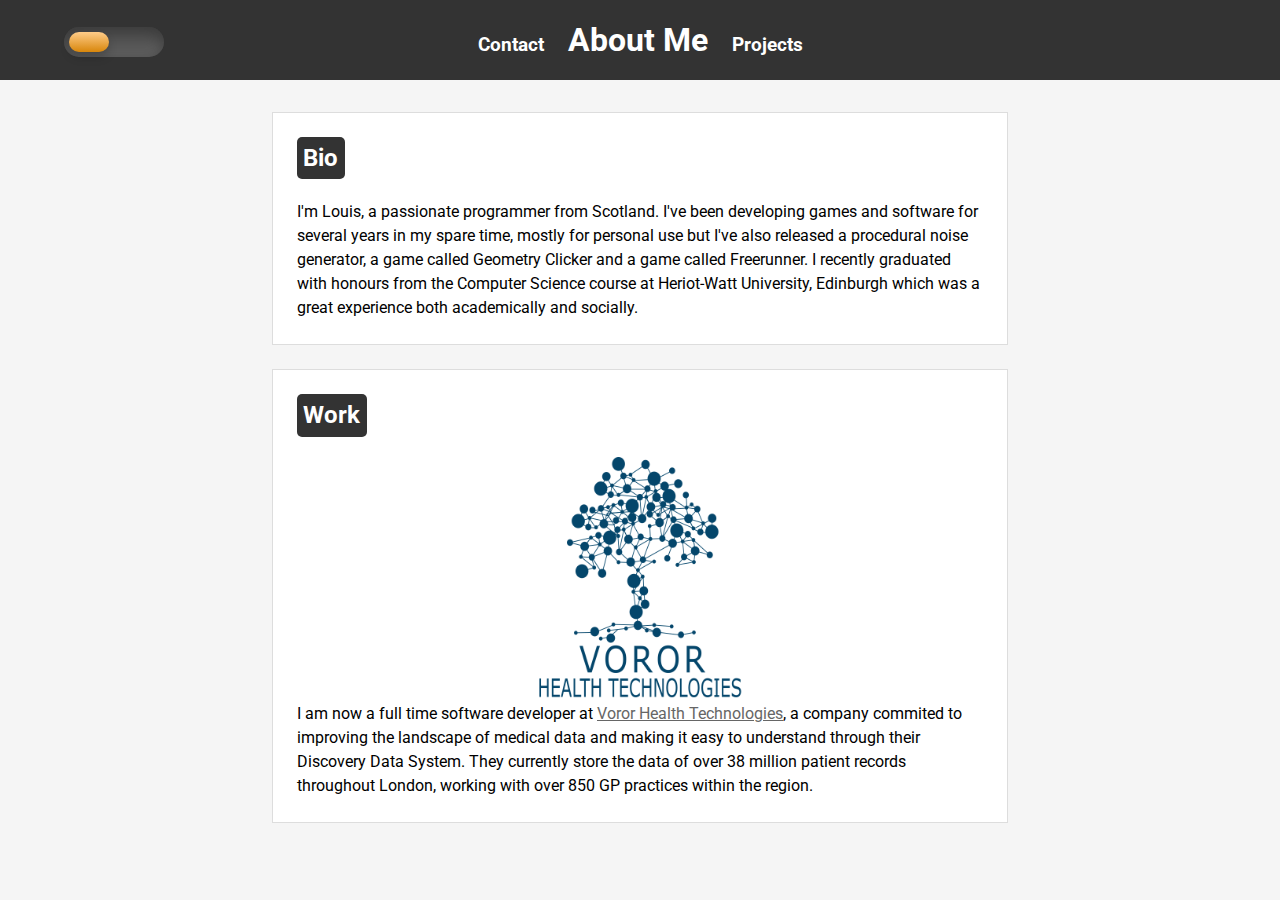
==== about.html @ 2ac5b100 "New Wesbite Design" ====
<!DOCTYPE html>
<html lang="en">
<head>
  <meta charset="UTF-8">
  <meta name="viewport" content="width=device-width, initial-scale=1.0">
  <title>Projects</title>
  <link href="https://fonts.googleapis.com/css?family=Roboto&display=swap" rel="stylesheet">
  <link rel="stylesheet" href="style.css">
</head>
<body>
  <header>
    <h3><a href="contact.html">Contact</a></h3>
    <h1>About Me</h1>
    <h3><a href="main.html">Projects</a></h3>
    <section class="slider">
    <input type="checkbox" class="dark" id="darkmode"/>
    <label for="darkmode" onclick="toggleDark()"></label>
    </section>
  </header>

  <main>
    <section class="project">
      
      <h2><a class="title">Bio</a></h2>
      <p>I'm Louis, a passionate programmer from Scotland. I've been developing games and software 
        for several years in my spare time, mostly for personal use but I've also released a procedural noise generator, a game called Geometry Clicker and a game called Freerunner.
        I recently graduated with honours from the Computer Science course at Heriot-Watt University, Edinburgh which was a great experience both academically and socially.  
      </p>
      
    </section>
    <section class="project">
      <h2><a href="https://voror.co.uk/" class="title">Work</a></h2>
      <img src="Screenshots/voror.png" style="width:30%;  display: block; margin-left: auto; margin-right: auto;">
      <p>I am now a full time software developer at <a href="https://voror.co.uk/">Voror Health Technologies</a>, a company commited to improving the landscape of medical data
      and making it easy to understand through their Discovery Data System. They currently store the data of over 38 million patient records throughout London, working with over 850 GP
      practices within the region.</p>
      
    </section>
    
    </main>
  <script src="darkmode.js"></script>
</body>
</html>
---- style.css ----
* {
    box-sizing: border-box;
    margin: 0;
    padding: 0;
  }
  
  body {
    font-family: 'Roboto', sans-serif;
    font-size: 16px;
    line-height: 1.5;
    background-color: #f5f5f5;
    transition: 0.3s;
  }
  
  header {
    background-color: #333;
    color: #fff;
    align-items: center;
    text-align: center;
    padding: 1rem;
  }
  
  .slider {
    margin:0;
    display:flex;
    flex-direction: column;
  }

  label {
    width:100px;
    height:30px;
    left:5%;
    top:3%;
    position:absolute;
    display:inline;
    background-color: #555;
    border-radius: 200px;
    box-shadow: inset 0px 5px 15px rgba(0,0,0,0.4), inset 0px -5px 15px rgba(255,255,255,0.1);
    cursor:pointer;
    transition:0.3s;
  }

  label:after {
    content: "";
    width: 40px;
    height: 20px;
    position:absolute;
    top: 5px;
    left: 5px;
    background:linear-gradient(180deg, #ffcc89, #d8860b);
    border-radius: 180px;
    box-shadow: 0px 5px 10px rgba(0,0,0,0.2);
    transition:0.3s;
  }

label:active:after{
  width:50px;
}

.dark{
  width: 0;
  height: 0;
  visibility: hidden;
}

  .dark:checked + label { 
    background:#343434;
  }
  .dark:checked + label:after{
    left:95px;
    transform: translateX(-100%);
    background:linear-gradient(180deg, #777, #3a3a3a);
  }
  h1 {
    display:inline;
    font-size: 2rem;
  }
  h3 {
    padding-left: 20px;
    padding-right: 20px;
    display:inline;
  }
  

p a{
  color: #666;
}

  h3 a{
    color: #fff;
    text-decoration: none;
  }
  h3 a:link{
    text-decoration: none;
    color: #fff;
  }
  h3 a:visited{
    color: #fff;
    text-decoration: none;
  }
  h3 a:hover {
    color: #aaa;
    text-decoration: none;
  }
  h3 a:active {
    color: #fff;
    text-decoration: none;
  }

input[type=text], select, textarea {
  width: 100%; /* Full width */
  padding: 12px; /* Some padding */ 
  border: 1px solid #ccc; /* Gray border */
  border-radius: 4px; /* Rounded borders */
  box-sizing: border-box; /* Make sure that padding and width stays in place */
  margin-top: 6px; /* Add a top margin */
  margin-bottom: 16px; /* Bottom margin */
  resize: vertical /* Allow the user to vertically resize the textarea (not horizontally) */
}

/* Style the submit button with a specific background color etc */
input[type=submit] {
  background-color: #343434;
  color: white;
  padding: 12px 20px;
  border: none;
  border-radius: 4px;
  cursor: pointer;
}

/* When moving the mouse over the submit button, add a darker green color */
input[type=submit]:hover {
  background-color: #343434;
}

/* Add a background color and some padding around the form */
.container {
  border-radius: 5px;
  background-color: #f2f2f2;
  padding: 20px;
}

  main {
    max-width: 800px;
    margin: 0 auto;
    padding: 2rem;
  }
  
  .project {
    border: 1px solid #ddd;
    background-color: #fff;
    position: relative;
    padding: 1.5rem;
    margin-bottom: 1.5rem;
    transition: 0.3s;
  }
  
  h2 {
    font-size: 1.5rem;
    margin-bottom: 1rem;
  }

  /* Slideshow container */
  .slideshow-container {
    user-select: none;
    max-width: 1000px;
    position: relative;
    margin: auto;
  }
  
  /* Hide the images by default */
  .mySlides1 {
    display: none;
  }
  .mySlides2 {
    display: none;
  }
  
  .mySlides3 {
    display: none;
  }
  
  .mySlides4 {
    display: none;
  }

  /* Next & previous buttons */
  .prev, .next {
    cursor: pointer;
    position: absolute;
    top: 50%;
    width: auto;
    margin-top: -22px;
    padding: 16px;
    background-color: #00000060;
    color: white;
    font-size: 18px;
    transition: 0.6s ease;
    border-radius: 0 16px 16px 0;
    user-select: none;
  }
  
  /* Position the "next button" to the right */
  .next {
    right: 0;
    border-radius: 16px 0 0 16px;
  }
  
  /* On hover, add a black background color with a little bit see-through */
  .prev:hover, .next:hover {
    background-color: rgba(0,0,0,0.8);
  }
  
  /* Caption text */
  .text {
    color: #f2f2f2;
    font-size: 15px;
    padding: 8px 12px;
    position: absolute;
    bottom: 8px;
    width: 100%;
    text-align: center;
  }
  
  /* Number text (1/3 etc) */
  .numbertext {
    color: #f2f2f2;
    font-size: 12px;
    padding: 8px 12px;
    position: absolute;
    top: 0;
  }
  
  /* The dots/bullets/indicators */
  .dot {
    cursor: pointer;
    height: 15px;
    width: 15px;
    margin: 0 2px;
    background-color: #bbb;
    border-radius: 50%;
    display: inline-block;
    transition: background-color 0.6s ease;
  }
  
  .active, .dot:hover {
    background-color: #717171;
  }
  
  /* Fading animation */
  .fade {
    animation-name: fade;
    animation-duration: 1.5s;
  }
  
  @keyframes fade {
    from {opacity: .4}
    to {opacity: 1}
  }

.darkmode{
  background-color:rgb(64,64,64);
  transition: 0.3s;
  color: white;
}
.project_darkmode{
  
  border: 1px solid #818181;
  background-color:rgb(80, 80, 80);
  transition: 0.3s;
}

.title {
  display: inline-block;
  background-color: #333;
  color: #fff;
  padding: 0.2rem 0.4rem;
  margin-bottom: 0.3rem;
  text-decoration: none;
  border-radius: 5px;
  transition: background-color 0.2s ease-in-out;
}

.title:hover {
  background-color: #555;
}
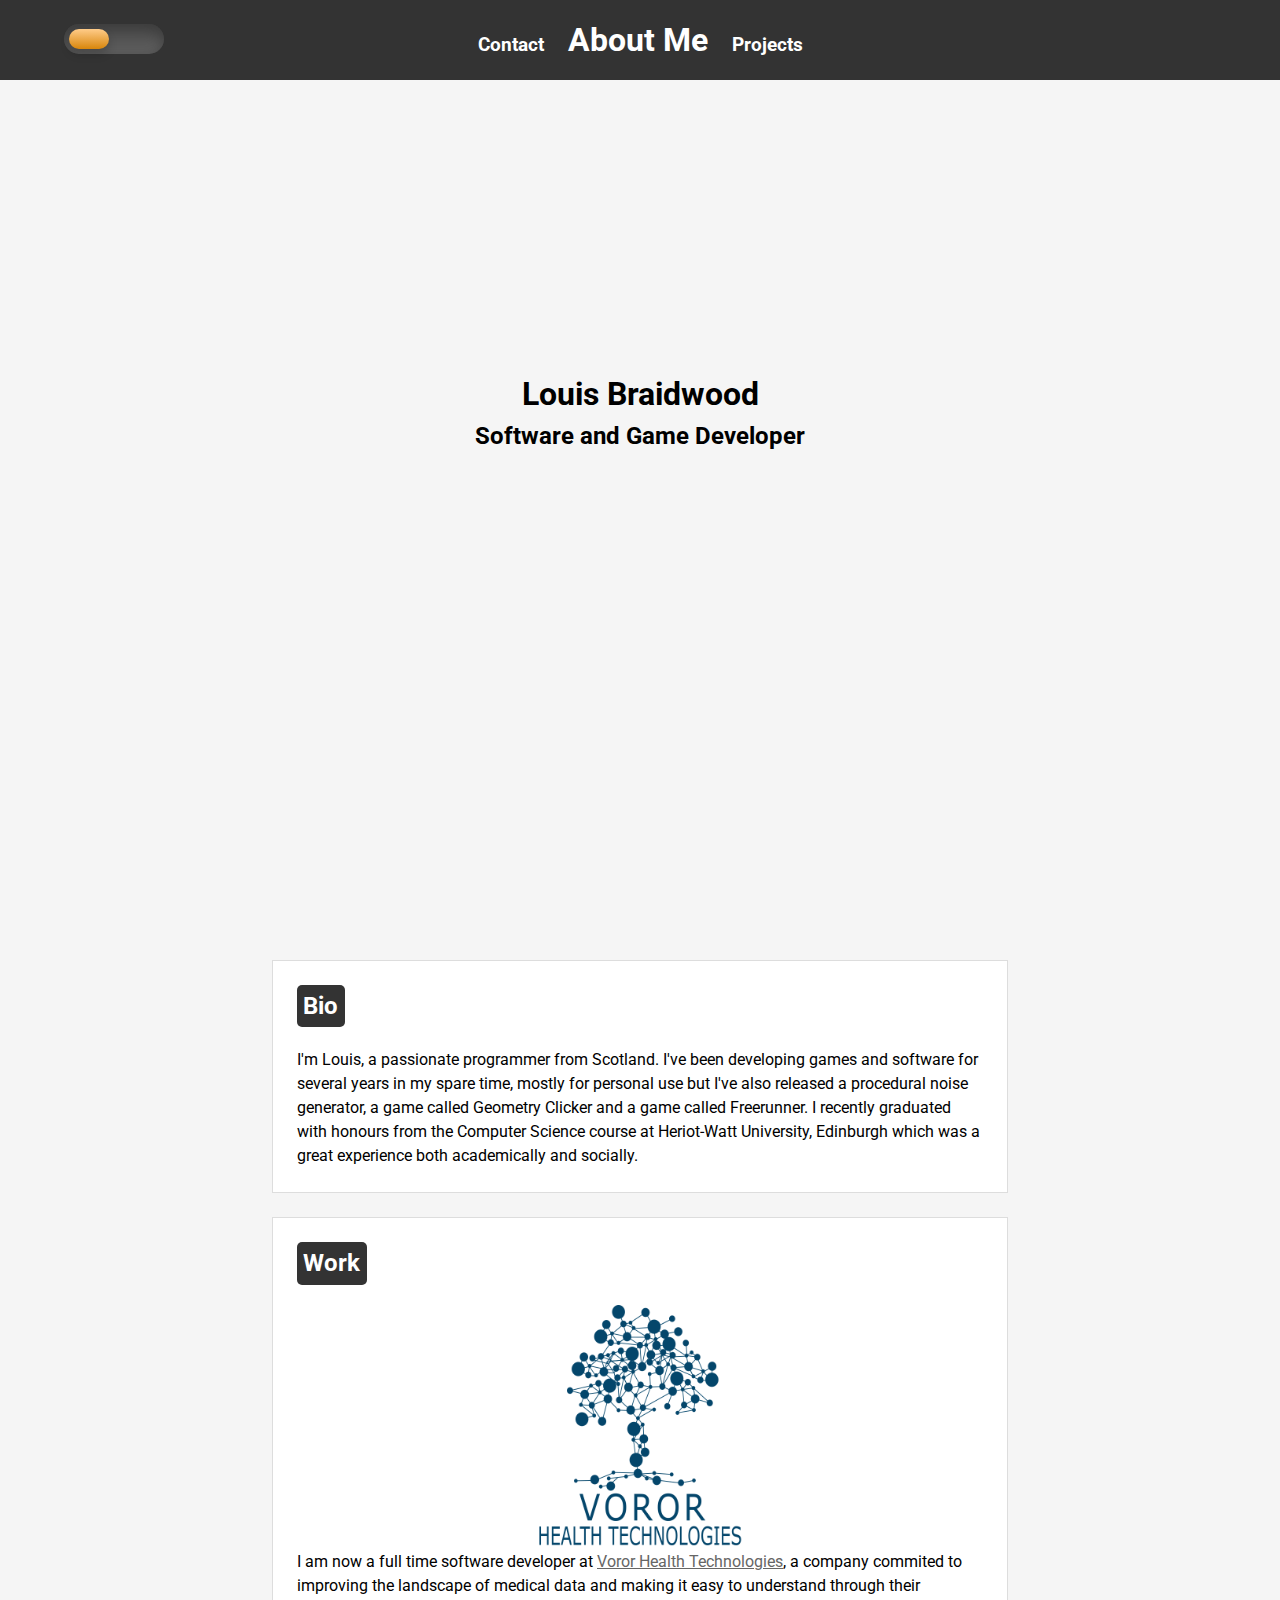
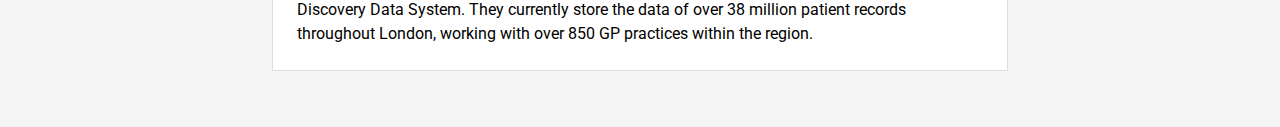
==== commit 2e0135ee: "Added CV" ====
--- a/about.html
+++ b/about.html
@@ -11,12 +11,17 @@
   <header>
     <h3><a href="contact.html">Contact</a></h3>
     <h1>About Me</h1>
-    <h3><a href="main.html">Projects</a></h3>
+    <h3><a href="index.html">Projects</a></h3>
     <section class="slider">
     <input type="checkbox" class="dark" id="darkmode"/>
     <label for="darkmode" onclick="toggleDark()"></label>
     </section>
   </header>
+
+  <section class="splash-page">
+    <h1>Louis Braidwood</h1>
+    <h2>Software and Game Developer</h2>
+  </section>
 
   <main>
     <section class="project">
--- a/style.css
+++ b/style.css
@@ -1,10 +1,12 @@
+
 * {
     box-sizing: border-box;
     margin: 0;
     padding: 0;
   }
   
-  body {
+  body { 
+    margin-top:100px;
     font-family: 'Roboto', sans-serif;
     font-size: 16px;
     line-height: 1.5;
@@ -13,24 +15,40 @@
   }
   
   header {
+    margin-top:-100px;
     background-color: #333;
     color: #fff;
+    position:fixed;
+    width:100%;
     align-items: center;
+    z-index: 3;
     text-align: center;
     padding: 1rem;
   }
+
+  .splash-page {
+    display:auto;
+    min-width:100%;
+    padding-top: 30vh;
+    height:92vh;
+    text-align: center;
+    -webkit-background-size: cover;
+    -moz-background-size: cover;
+    -o-background-size: cover;
+    background-size: cover;
+  }
   
   .slider {
-    margin:0;
+    left:5%;
+    top:30%;
     display:flex;
+    position:absolute;
     flex-direction: column;
   }
 
   label {
     width:100px;
     height:30px;
-    left:5%;
-    top:3%;
     position:absolute;
     display:inline;
     background-color: #555;
@@ -155,15 +173,42 @@
     transition: 0.3s;
   }
   
+  .double-project {
+    display:flex;
+  }
+  .double-project-panel-right {
+    margin-left:4%;
+    width: 350px;
+    border: 1px solid #ddd;
+    background-color: #fff;
+    position: relative;
+    padding: 1.5rem;
+    margin-bottom: 1.5rem;
+    transition: 0.3s;
+  }
+  .double-project-panel-left {
+    margin-right:4%;
+    width: 350px;
+    border: 1px solid #ddd;
+    background-color: #fff;
+    position: relative;
+    padding: 1.5rem;
+    margin-bottom: 1.5rem;
+    transition: 0.3s;
+  }
+  
+
   h2 {
     font-size: 1.5rem;
     margin-bottom: 1rem;
   }
+
 
   /* Slideshow container */
   .slideshow-container {
     user-select: none;
     max-width: 1000px;
+    min-height:400px;
     position: relative;
     margin: auto;
   }
@@ -283,4 +328,30 @@
 
 .title:hover {
   background-color: #555;
+}
+
+@media only screen and (max-width: 800px) {
+
+  .slideshow-container {
+    min-height:300px;
+  }
+
+}
+
+@media only screen and (max-width: 600px) {
+
+  .slideshow-container {
+    min-height:200px;
+  }
+
+  label {
+    top:93%;
+    position:fixed;
+    z-index: 3;
+  }
+
+  p {
+    font-size:12px;
+  }
+
 }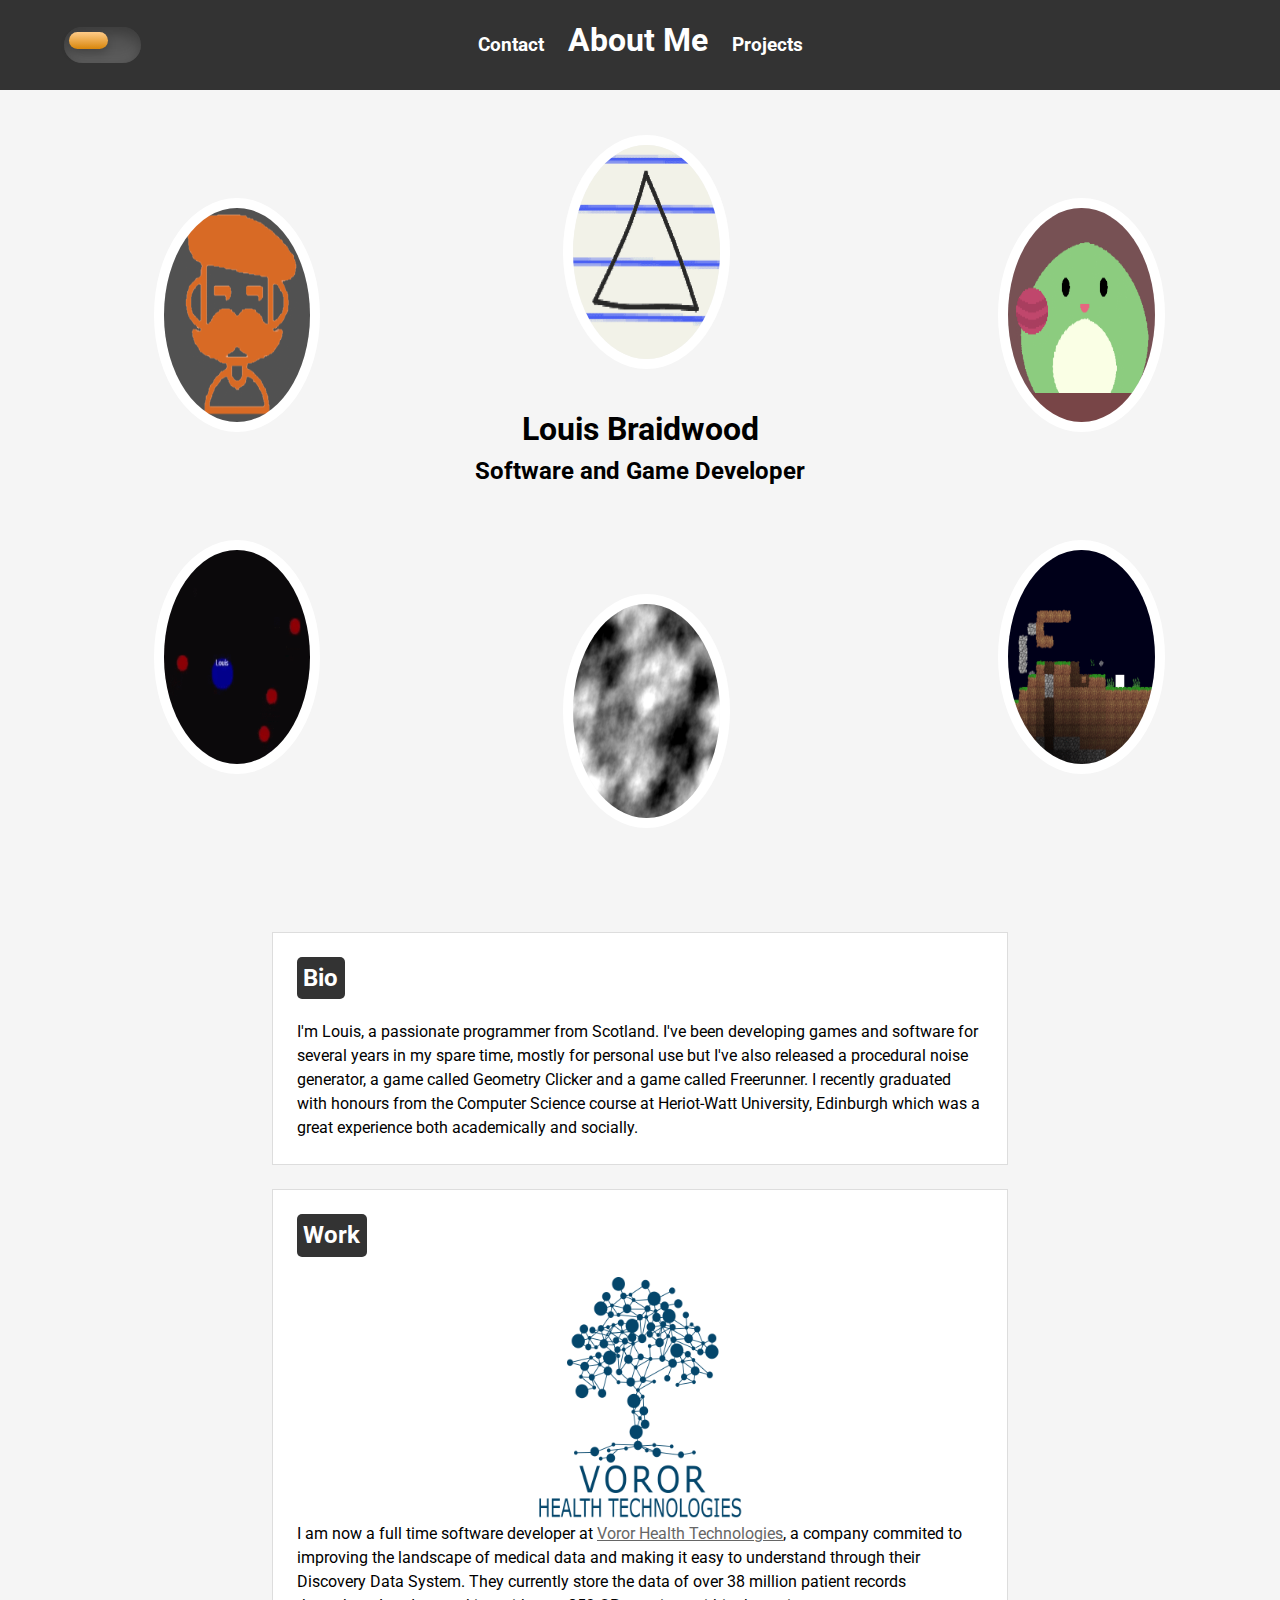
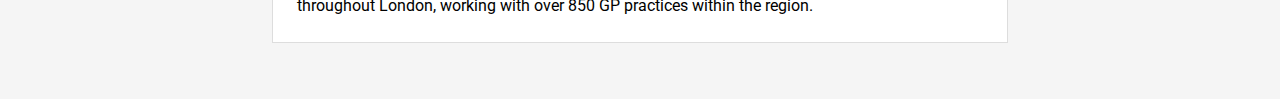
==== commit bc38e594: "Updated UI and Landing" ====
--- a/about.html
+++ b/about.html
@@ -19,8 +19,15 @@
   </header>
 
   <section class="splash-page">
+    <a href="index.html#drawdojo"><img src="Screenshots/DrawDojo Thumbnail.png" class="top-left"></a>
+    <a href="index.html#geometry"><img src="Screenshots/Geometry Thumbnail.png" class="top-middle"></a>
+    <a href="index.html#squishy"><img src="Screenshots/Squishy Thumbnail.png" class="top-right"></a>
+    <a href="index.html#procedural"><img src="Screenshots/Procedural Thumbnail.png" class="bottom-middle"></a>
+    <a href="index.html#skii"><img src="Screenshots/IO Thumbnail.png" class="bottom-left"></a>
+    <a href="index.html#survival"><img src="Screenshots/Surivival Thumbnail.png" class="bottom-right"></a>
     <h1>Louis Braidwood</h1>
     <h2>Software and Game Developer</h2>
+    
   </section>
 
   <main>
--- a/style.css
+++ b/style.css
@@ -6,7 +6,6 @@
   }
   
   body { 
-    margin-top:100px;
     font-family: 'Roboto', sans-serif;
     font-size: 16px;
     line-height: 1.5;
@@ -15,10 +14,11 @@
   }
   
   header {
-    margin-top:-100px;
     background-color: #333;
     color: #fff;
     position:fixed;
+    margin:0px;
+    height:10vh;
     width:100%;
     align-items: center;
     z-index: 3;
@@ -26,16 +26,62 @@
     padding: 1rem;
   }
 
+
   .splash-page {
     display:auto;
     min-width:100%;
-    padding-top: 30vh;
-    height:92vh;
+    padding-top: 45vh;
+    height:100vh;
     text-align: center;
     -webkit-background-size: cover;
     -moz-background-size: cover;
     -o-background-size: cover;
     background-size: cover;
+  }
+
+  .splash-page img{
+    text-align:center;
+    border: 10px solid #fff;
+    position:absolute;
+    width:13%;
+    height:26vh;
+    border-radius: 50%;
+    transition:0.3s;
+  }
+
+  .splash-page img:hover{
+    transform: scale(1.3,1.3);
+  }
+
+  .top-left{
+    top:22vh;
+    left:12%;
+  }
+  .top-middle{
+    top:15vh;
+    left:44%;
+  }
+  
+  .top-right{
+    top:22vh;
+    left:78%;
+  }
+  
+  .bottom-left{
+    top:60vh;
+    left:12%;
+  }
+  .bottom-middle{
+    top:66vh;
+    left:44%;
+  }
+  .bottom-right{
+    top:60vh;
+    left:78%;
+  }
+
+  .splash-page .darkmode{
+    color:white;
   }
   
   .slider {
@@ -47,8 +93,8 @@
   }
 
   label {
-    width:100px;
-    height:30px;
+    width:6vw;
+    height:4vh;
     position:absolute;
     display:inline;
     background-color: #555;
@@ -60,11 +106,11 @@
 
   label:after {
     content: "";
-    width: 40px;
-    height: 20px;
+    width: 3vw;
+    height: 1.3vw;
     position:absolute;
-    top: 5px;
-    left: 5px;
+    top: 0.6vh;
+    left: 0.6vh;
     background:linear-gradient(180deg, #ffcc89, #d8860b);
     border-radius: 180px;
     box-shadow: 0px 5px 10px rgba(0,0,0,0.2);
@@ -72,7 +118,7 @@
   }
 
 label:active:after{
-  width:50px;
+  width:4vw;
 }
 
 .dark{
@@ -85,7 +131,7 @@
     background:#343434;
   }
   .dark:checked + label:after{
-    left:95px;
+    left:5.5vw;
     transform: translateX(-100%);
     background:linear-gradient(180deg, #777, #3a3a3a);
   }
@@ -335,6 +381,7 @@
   .slideshow-container {
     min-height:300px;
   }
+  
 
 }
 
